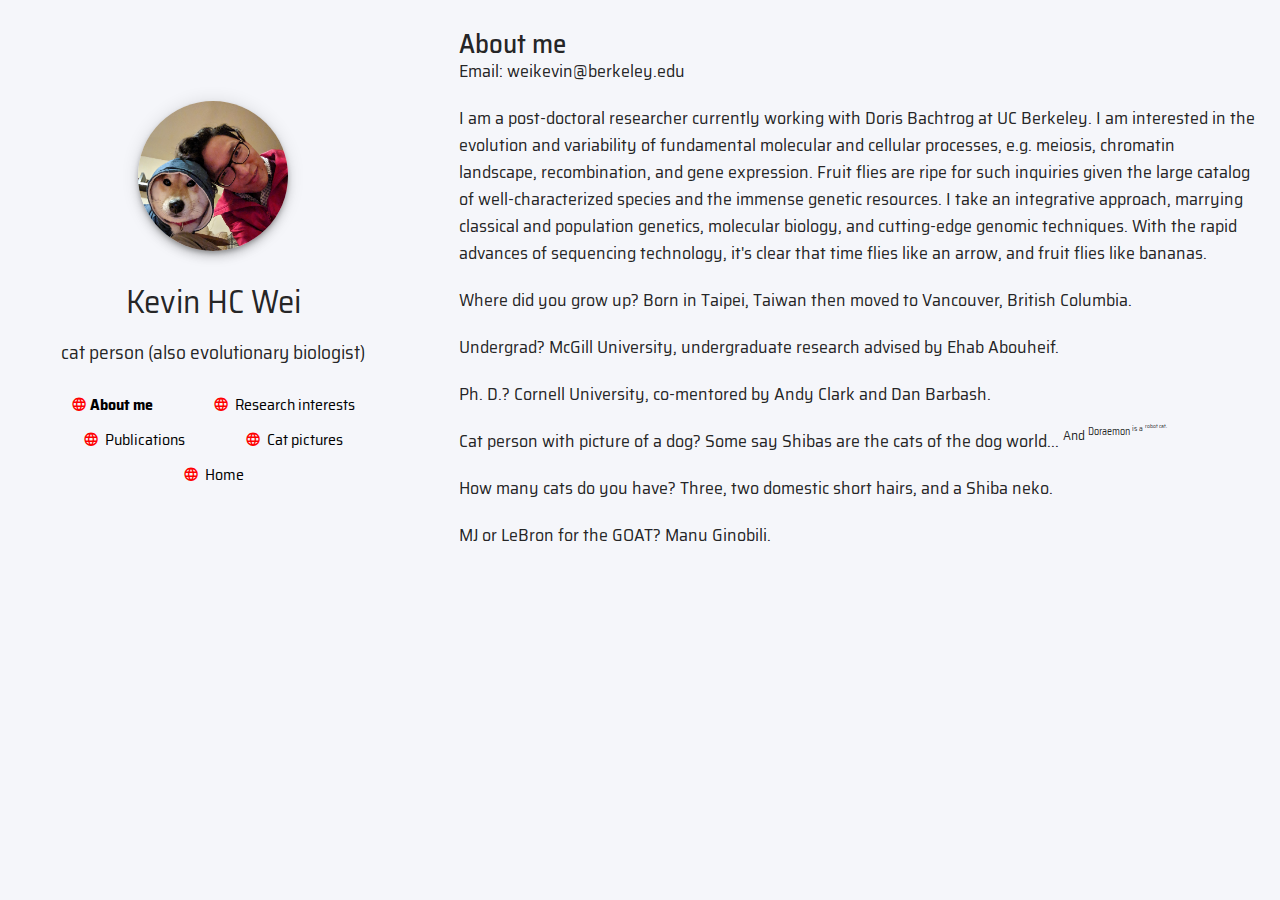
==== about_me/index.html @ 3d35053a "Update index.html" ====
<!DOCTYPE html>
<html>

<head>
    <meta http-equiv="Content-Type" content="text/html; charset=UTF-8">
    <title>About me | Kevin Wei PH.D</title>
    <meta name="keywords" content="Put, tags, here">
    <meta name="description" content="When a Ph.D. in biology is owned by three cats!">
    <meta name="author" content="Kevin Wei">
    <link href="https://fonts.googleapis.com/icon?family=Material+Icons" rel="stylesheet">
    <link type="text/css" rel="stylesheet" href="../css/materialize.min.css" media="screen,projection" />
    <link type="text/css" rel="stylesheet" href="../css/index.css" media="screen,projection" />
    <link href="../css/materialdesignicons.min.css" media="all" rel="stylesheet" type="text/css" />
    <!-- Put your favicon here! (I highly suggest realfavicongenerator.net) -->
	<link rel="shortcut icon" href="../favicon.ico" type="image/x-icon">
    <meta name="theme-color" content="#f5f6fa">
    <link href="https://fonts.googleapis.com/css?family=Saira+Semi+Condensed:500,600,700" rel="stylesheet">
    <!-- If you want Google Analytics, do some Google searching, and pop it here. -->
    <!--Let browser know website is optimized for mobile-->
    <meta name="viewport" content="width=device-width, initial-scale=1.0" />
</head>

<body style="background-color: #f5f6fa">
    <div>
        <div class="row">
            <div id="profileColumn" class="col s12 l4 center">
                <img id="profileImage" src="../images/profile.jpg" class="z-depth-3 circle responsive-img" />
                
                <h2 id="heroName" class="center-align">Kevin HC Wei</h2>
                <h4 id="description" class="center-align">cat person (also evolutionary biologist)</h4>

                <div id="socialLinkSection">
                    <section class="tab">
                        <div id="socialLinkContent">
                            <!-- Your social links are dynamically generated from links.json! -->
                        </div>
                    </section>
                </div>
                
                <!-- Replace the email address below with your own -->
                
                
            </div>
            
            <div id="portfolioColumn" class="col s12 m12 l8">
                
                <div id="portfolioTitle">
                    <p id="portfolioText">About me</p>
                    <!-- Type of work goes here -->
					<div id="hide_email">
                    <p id="portfolioSubtext">Email: we<b>I</b>ikev<b>don't</b>in<b>want</b>@b<b>spam! </b>erk<b>So</b>eley<b>please</b>.<b>leave </b>e<b>me</b>d<b>alone</b>u</p>
					<p id="firstCategoryText"> I am a post-doctoral researcher currently working with Doris Bachtrog at UC Berkeley. I am interested in the evolution and variability of fundamental molecular and cellular processes, e.g. meiosis, chromatin landscape, recombination, and gene expression. Fruit flies are ripe for such inquiries given the large catalog of well-characterized species and the immense genetic resources. I take an integrative approach, marrying classical and population genetics, molecular biology, and cutting-edge genomic techniques. With the rapid advances of sequencing technology, it's clear that time flies like an arrow, and fruit flies like bananas.   
					<p id="firstCategoryText"> Where did you grow up? Born in Taipei, Taiwan then moved to Vancouver, British Columbia.
					<p id="firstCategoryText"> Undergrad? McGill University, undergraduate research advised by Ehab Abouheif.
					<p id="firstCategoryText"> Ph. D.? Cornell University, co-mentored by Andy Clark and Dan Barbash.
					<p id="firstCategoryText"> Cat person with picture of a dog? Some say Shibas are the cats of the dog world... <sup> And <sup> Doraemon <sup> is a <sup>robot cat.</sup></sup></sup></sup>
					<p id="firstCategoryText"> How many cats do you have? Three, two domestic short hairs, and a Shiba neko.
					<p id="firstCategoryText"> MJ or LeBron for the GOAT? Manu Ginobili.
                </div>
                
                <div class="row" id="portfolioItemContainer">
                    <!-- Your work cards are dynamically generated from items.json! -->
                </div>
                
            </div>
        </div>
    </div>
    
    <script type="text/javascript" src="https://code.jquery.com/jquery-3.2.1.min.js"></script>
    <script type="text/javascript" src="js/materialize.min.js"></script>
    <script type="text/javascript" src="js/index.js"></script>
</body>

</html>
---- css/index.css ----
* {
    font-family: 'Saira Semi Condensed', sans-serif;
}

/* Social Links */

#socialLinkSection {
    margin-top: 3px;
    margin-bottom: 8px;
    display: block;
    padding-right: 10px;
    padding-left: 10px;
}

#socialLinkContent {
    padding-top: 10px;
    text-align: center;
}

.links {
    margin: 0 20px 0 20px;
    display: inline-block;
    font-size: 16px;
    color: #212121;
    border-radius: 3px;
    padding: 5px 10px 5px 10px;
}

.links:hover {
    background-color: lightgrey;
}


/* Profile Image */

#profileImage {
    width: 150px;
    height: 150px;
    margin: auto;
    margin-top: calc(25%);
}

/* The various Texts */

#heroName {
    font-size: 2.2rem;
}

#description {
    font-size: 1.3rem;
}

#portfolioTitle {
    margin-left: 8px;
}

#portfolioText {
    margin-top: 0px;
    margin-bottom: -25px;
    font-weight: 500;
    font-size: 1.8rem;
}
#portfolioSubtext {
    margin-bottom: 20px;
    font-weight: 400;
    font-size: 1.2rem;
}
#firstCategoryHeader {
    margin-bottom: -10px;
    font-weight: 500;
    font-size: 1.5rem;
}

#firstCategoryText {
    margin-bottom: 20px;
    font-weight: 400;
    font-size: 1.2rem;
}

#portfolioColumn {
    padding: 24px;
}

/* Cards */
.card-main-image,
.card-image {
    border-top-left-radius: 2px !important;
    border-top-right-radius: 2px !important;
}

.card {
    border-radius: 2px;
}

.card-content {
    border-bottom-left-radius: 2px !important;
    border-bottom-right-radius: 2px !important;
}

/* Breakpoint resizing */
@media only screen and (max-width: 1260px) {
	#portfolioText {
		margin-top: 0px;
		margin-bottom: -20px;
		font-weight: 500;
		font-size: 1.6rem;
	}
	#portfolioSubtext {
		margin-bottom: 20px;
		font-weight: 400;
		font-size: 1.1rem;
	}
	#firstCategoryHeader {
		margin-bottom: -10px;
		font-weight: 500;
		font-size: 1.4rem;
	}
    #firstCategoryText {
        font-size: 1.2rem;
    }
    #heroName {
        font-size: 2.0rem;
    }
    #description {
        font-size: 1.1rem;
    }
    #profileImage {
        height: 125px;
        width: 125px;
        margin-top: calc(30%);
    }
}

@media only screen and (max-width: 992px) {
    #profileImage {
        margin-top: calc(10%);
    }
    #portfolioTitle {
        text-align: left;
    }
	#portfolioText {
		margin-top: 0px;
		margin-bottom: -20px;
		font-weight: 500;
		font-size: 1.6rem;
		text-align: center;
	}
	#portfolioSubtext {
		margin-bottom: 20px;
		font-weight: 400;
		font-size: 1.1rem;
		text-align: center;
	}
    #portfolioColumn {
        padding-left: 8px;
        padding-right: 8px;
    }
}

#contactButton {
    border: 2px solid black;
    font-weight: 600;
    color: black;
    margin-top: 15px;
}

#contactButton p {
    margin: 0px;
    margin-top: -1px;
}

#contactButton:hover {
    color: white;
    background-color: black;
}
/* Colors */

.primary-light {
    color: #90CAF9;
}

.primary-normal {
    color: #2196F3;
}

.primary-dark {
    color: #1976D2;
}

.secondary-light {
    color: #FFE082;
}

.secondary-normal {
    color: #FFC107;
}

.secondary-dark {
    color: #FFA000;
}

.primary-light-b {
    background-color: #90CAF9;
}

.primary-normal-b {
    background-color: #2196F3;
}

.primary-dark-b {
    background-color: #1976D2;
}

.secondary-light-b {
    background-color: #FFE082;
}

.secondary-normal-b {
    background-color: #FFC107;
}

.secondary-dark-b {
    background-color: #FFA000;
}

#hide_email b {
    display: none;
}
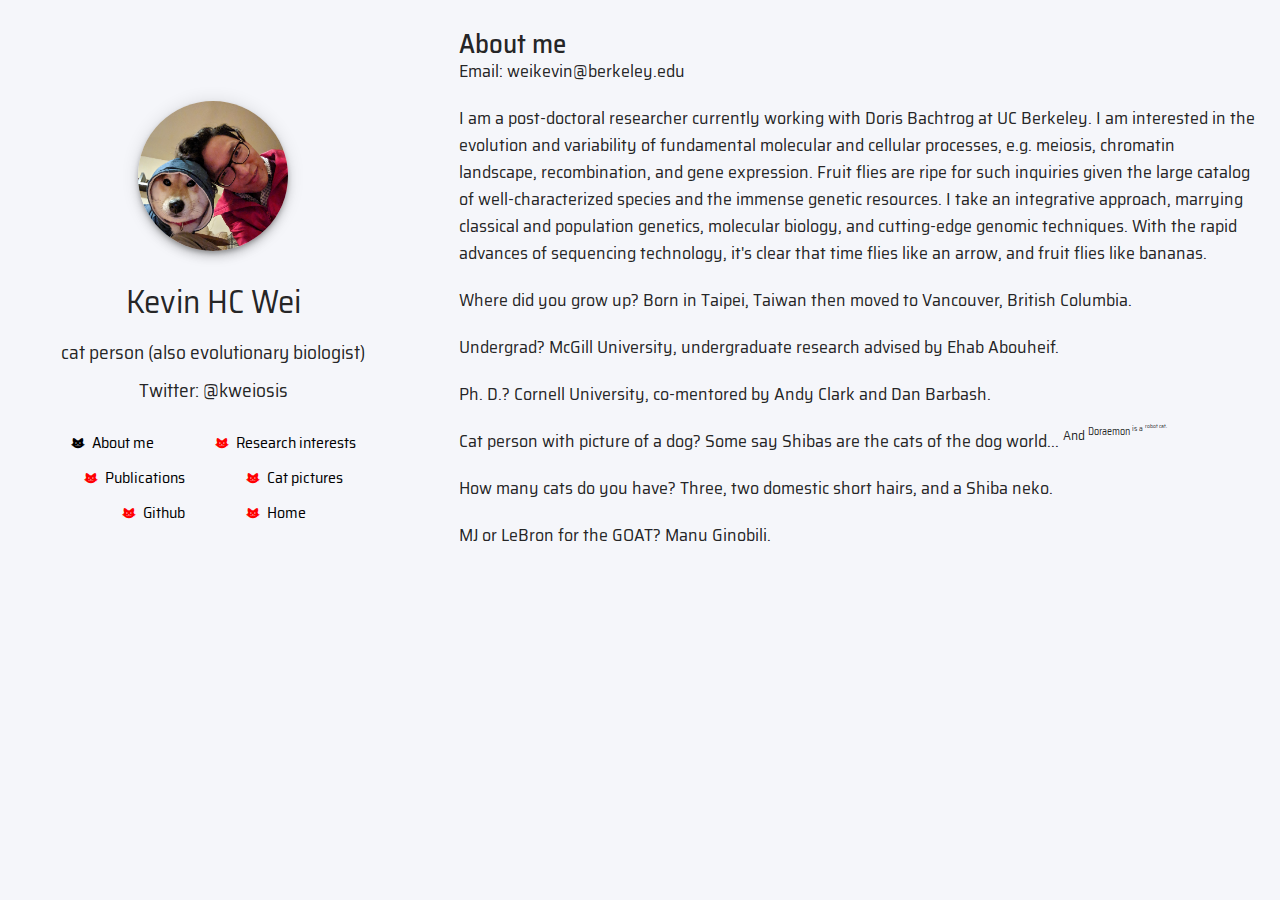
==== commit 3e99b1ee: "update 03/21/2021" ====
--- a/about_me/index.html
+++ b/about_me/index.html
@@ -28,6 +28,7 @@
                 
                 <h2 id="heroName" class="center-align">Kevin HC Wei</h2>
                 <h4 id="description" class="center-align">cat person (also evolutionary biologist)</h4>
+                <h4 id="description" class="center-align">Twitter: @kweiosis</h4>
 
                 <div id="socialLinkSection">
                     <section class="tab">
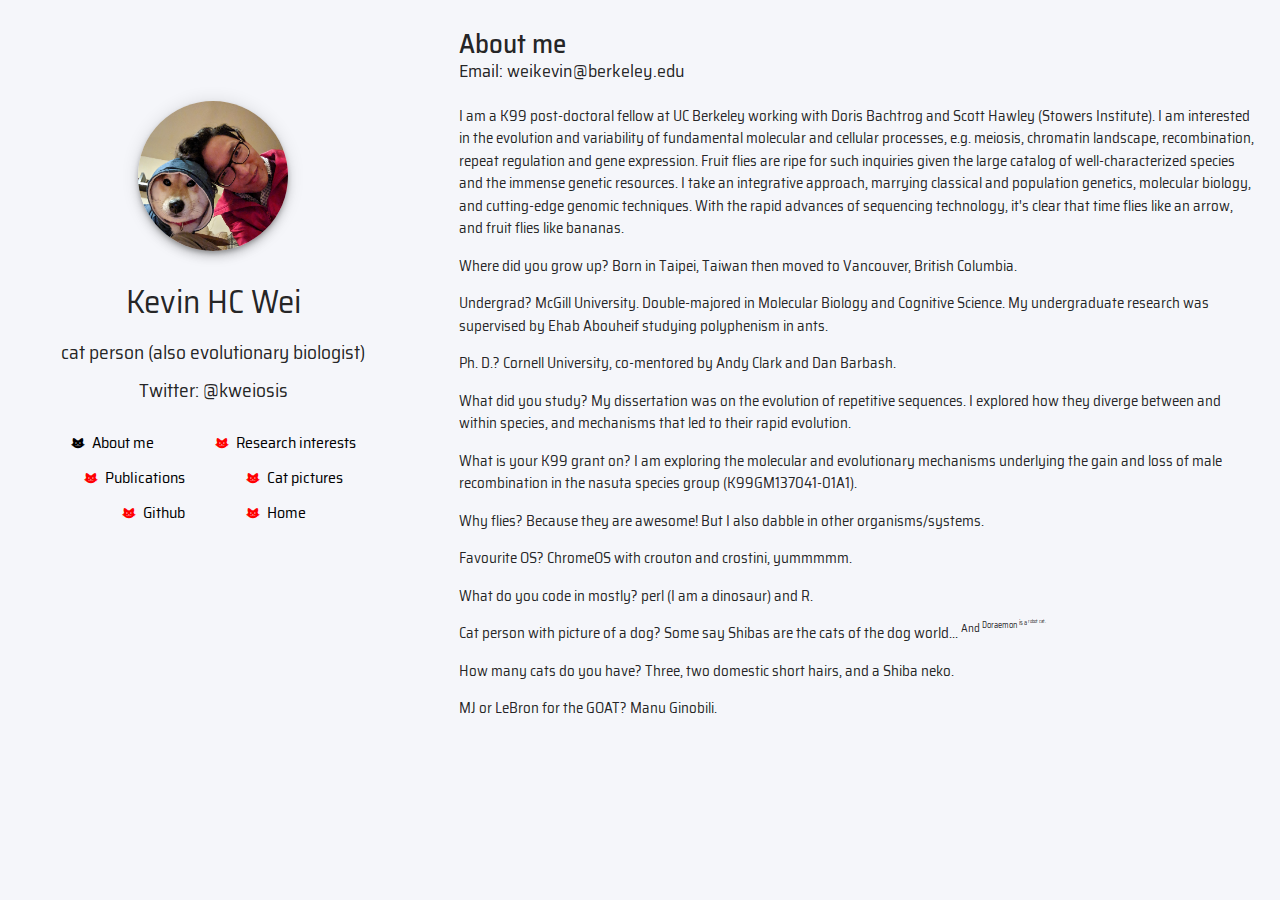
==== commit 321abe68: "update 03/21/2021 3" ====
--- a/about_me/index.html
+++ b/about_me/index.html
@@ -50,13 +50,21 @@
                     <!-- Type of work goes here -->
 					<div id="hide_email">
                     <p id="portfolioSubtext">Email: we<b>I</b>ikev<b>don't</b>in<b>want</b>@b<b>spam! </b>erk<b>So</b>eley<b>please</b>.<b>leave </b>e<b>me</b>d<b>alone</b>u</p>
-					<p id="firstCategoryText"> I am a post-doctoral researcher currently working with Doris Bachtrog at UC Berkeley. I am interested in the evolution and variability of fundamental molecular and cellular processes, e.g. meiosis, chromatin landscape, recombination, and gene expression. Fruit flies are ripe for such inquiries given the large catalog of well-characterized species and the immense genetic resources. I take an integrative approach, marrying classical and population genetics, molecular biology, and cutting-edge genomic techniques. With the rapid advances of sequencing technology, it's clear that time flies like an arrow, and fruit flies like bananas.   
-					<p id="firstCategoryText"> Where did you grow up? Born in Taipei, Taiwan then moved to Vancouver, British Columbia.
-					<p id="firstCategoryText"> Undergrad? McGill University, undergraduate research advised by Ehab Abouheif.
-					<p id="firstCategoryText"> Ph. D.? Cornell University, co-mentored by Andy Clark and Dan Barbash.
-					<p id="firstCategoryText"> Cat person with picture of a dog? Some say Shibas are the cats of the dog world... <sup> And <sup> Doraemon <sup> is a <sup>robot cat.</sup></sup></sup></sup>
-					<p id="firstCategoryText"> How many cats do you have? Three, two domestic short hairs, and a Shiba neko.
-					<p id="firstCategoryText"> MJ or LeBron for the GOAT? Manu Ginobili.
+					<p> I am a K99 post-doctoral fellow at UC Berkeley working with Doris Bachtrog and Scott Hawley (Stowers Institute). I am interested in the evolution and variability of fundamental molecular and cellular processes, e.g. meiosis, chromatin landscape, recombination, repeat regulation and gene expression. Fruit flies are ripe for such inquiries given the large catalog of well-characterized species and the immense genetic resources. I take an integrative approach, marrying classical and population genetics, molecular biology, and cutting-edge genomic techniques. With the rapid advances of sequencing technology, it's clear that time flies like an arrow, and fruit flies like bananas. </p>
+					<p> Where did you grow up? Born in Taipei, Taiwan then moved to Vancouver, British Columbia. </p>
+					<p> Undergrad? McGill University. Double-majored in Molecular Biology and Cognitive Science. My undergraduate research was supervised by Ehab Abouheif studying polyphenism in ants.</p>
+					<p> Ph. D.? Cornell University, co-mentored by Andy Clark and Dan Barbash.</p>
+					<p> What did you study? My dissertation was on the evolution of repetitive sequences. I explored how they diverge between and within species, and mechanisms that led to their rapid evolution.</p>
+					<p> What is your K99 grant on? I am exploring the molecular and evolutionary mechanisms underlying the gain and loss of male recombination in the nasuta species group (K99GM137041-01A1). </p>
+					<p> Why flies? Because they are awesome! But I also dabble in other organisms/systems. </p>
+					
+					<p> Favourite OS? ChromeOS with crouton and crostini, yummmmm. </p>
+					<p> What do you code in mostly? perl (I am a dinosaur) and R. </p>
+					
+					<p> Cat person with picture of a dog? Some say Shibas are the cats of the dog world... <sup> And <sup> Doraemon <sup> is a <sup>robot cat.</sup></sup></sup></sup> </p>
+					<p> How many cats do you have? Three, two domestic short hairs, and a Shiba neko.</p>
+					
+					<p> MJ or LeBron for the GOAT? Manu Ginobili.</p>
                 </div>
                 
                 <div class="row" id="portfolioItemContainer">
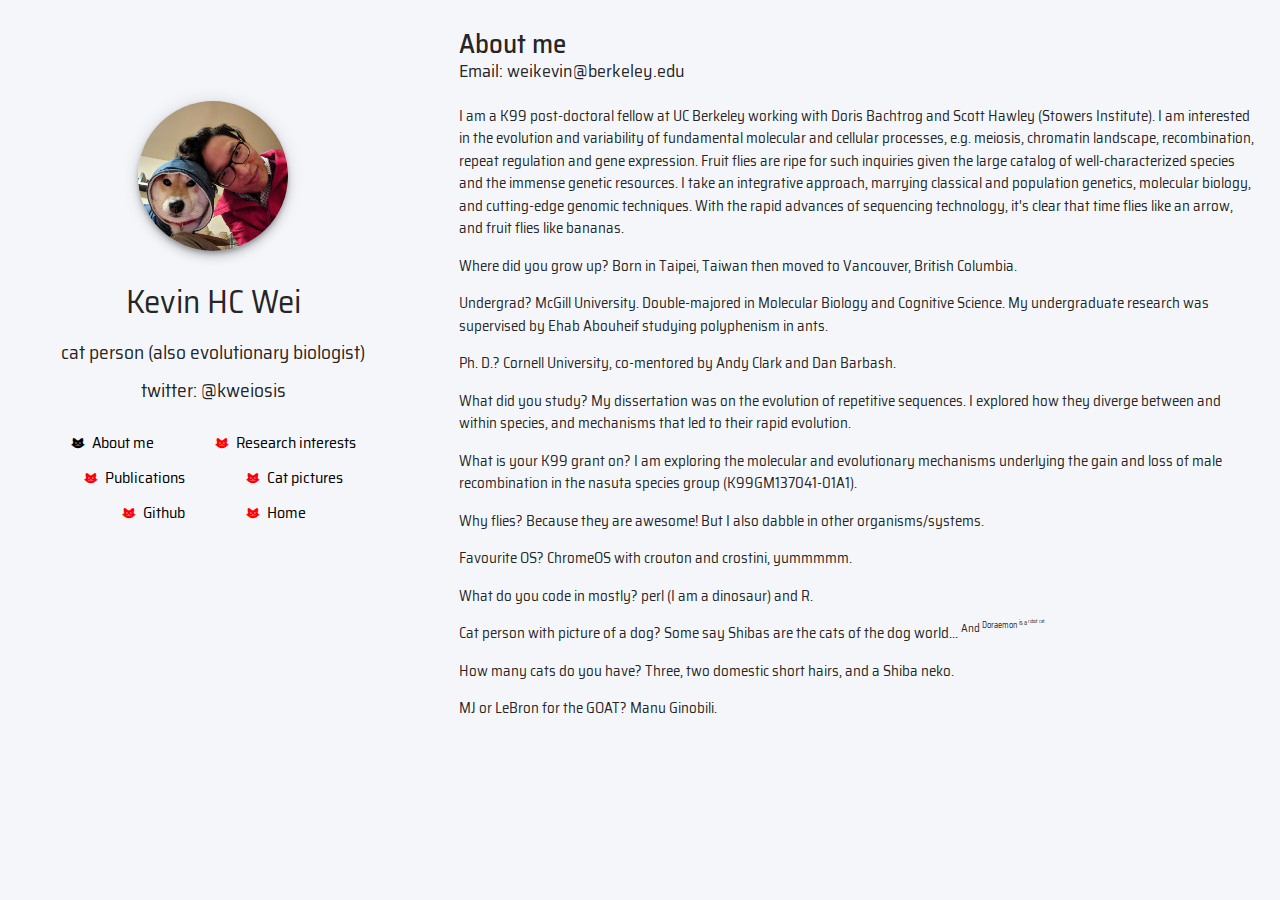
==== commit a19c1b2a: "update 03/21/2021 4" ====
--- a/about_me/index.html
+++ b/about_me/index.html
@@ -28,7 +28,7 @@
                 
                 <h2 id="heroName" class="center-align">Kevin HC Wei</h2>
                 <h4 id="description" class="center-align">cat person (also evolutionary biologist)</h4>
-                <h4 id="description" class="center-align">Twitter: @kweiosis</h4>
+                <h4 id="description" class="center-align">twitter: @kweiosis</h4>
 
                 <div id="socialLinkSection">
                     <section class="tab">
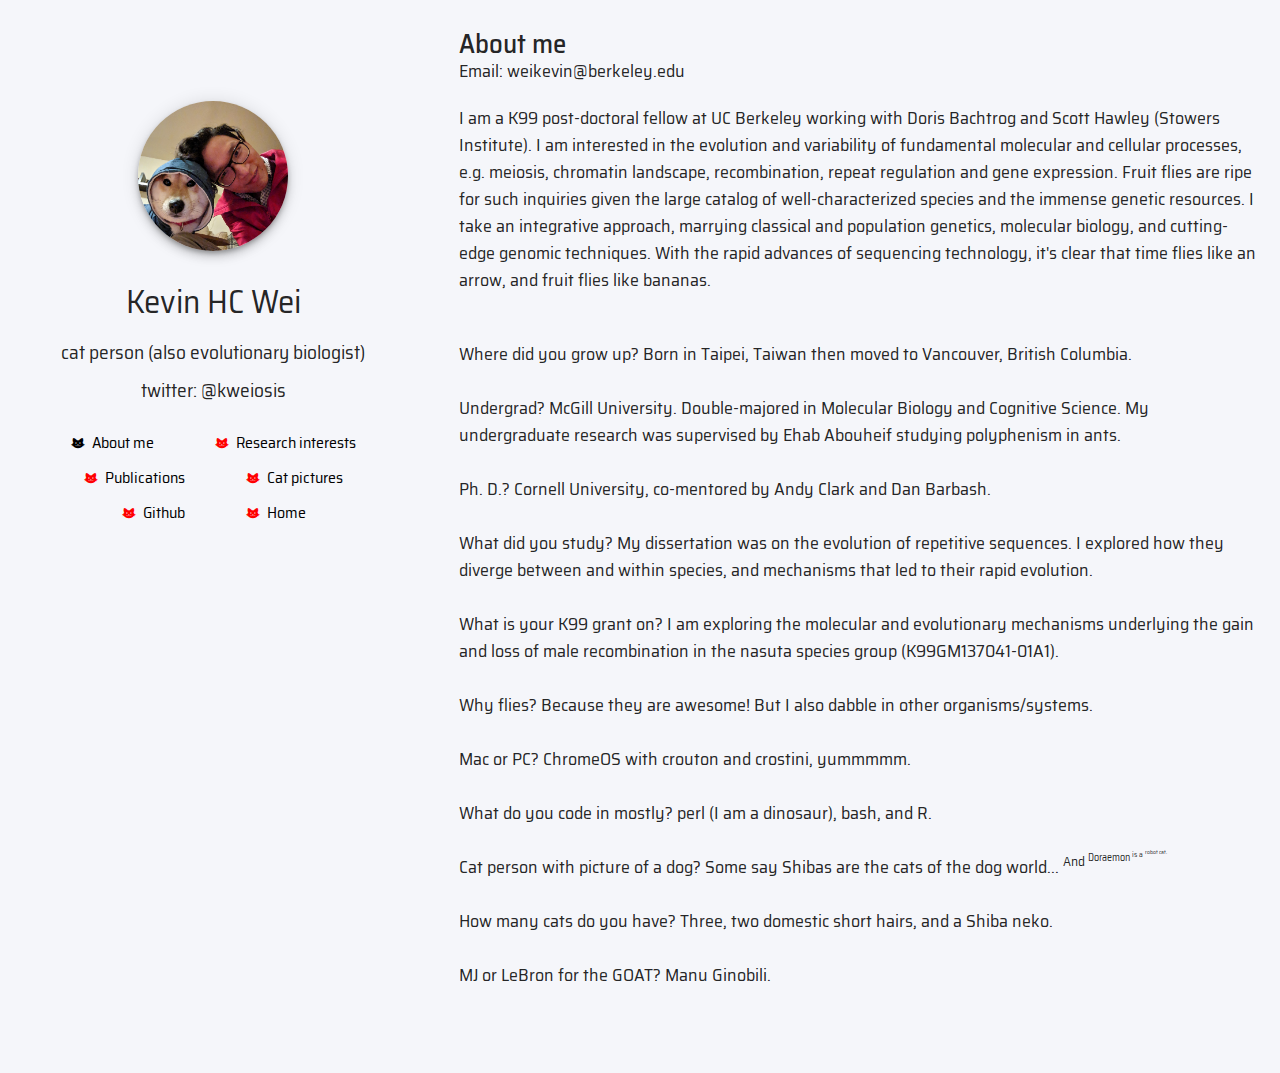
==== commit 7772bc56: "update 03/21/2021 5" ====
--- a/about_me/index.html
+++ b/about_me/index.html
@@ -50,21 +50,23 @@
                     <!-- Type of work goes here -->
 					<div id="hide_email">
                     <p id="portfolioSubtext">Email: we<b>I</b>ikev<b>don't</b>in<b>want</b>@b<b>spam! </b>erk<b>So</b>eley<b>please</b>.<b>leave </b>e<b>me</b>d<b>alone</b>u</p>
-					<p> I am a K99 post-doctoral fellow at UC Berkeley working with Doris Bachtrog and Scott Hawley (Stowers Institute). I am interested in the evolution and variability of fundamental molecular and cellular processes, e.g. meiosis, chromatin landscape, recombination, repeat regulation and gene expression. Fruit flies are ripe for such inquiries given the large catalog of well-characterized species and the immense genetic resources. I take an integrative approach, marrying classical and population genetics, molecular biology, and cutting-edge genomic techniques. With the rapid advances of sequencing technology, it's clear that time flies like an arrow, and fruit flies like bananas. </p>
-					<p> Where did you grow up? Born in Taipei, Taiwan then moved to Vancouver, British Columbia. </p>
-					<p> Undergrad? McGill University. Double-majored in Molecular Biology and Cognitive Science. My undergraduate research was supervised by Ehab Abouheif studying polyphenism in ants.</p>
-					<p> Ph. D.? Cornell University, co-mentored by Andy Clark and Dan Barbash.</p>
-					<p> What did you study? My dissertation was on the evolution of repetitive sequences. I explored how they diverge between and within species, and mechanisms that led to their rapid evolution.</p>
-					<p> What is your K99 grant on? I am exploring the molecular and evolutionary mechanisms underlying the gain and loss of male recombination in the nasuta species group (K99GM137041-01A1). </p>
-					<p> Why flies? Because they are awesome! But I also dabble in other organisms/systems. </p>
+					<p id="firstCategoryText"> I am a K99 post-doctoral fellow at UC Berkeley working with Doris Bachtrog and Scott Hawley (Stowers Institute). I am interested in the evolution and variability of fundamental molecular and cellular processes, e.g. meiosis, chromatin landscape, recombination, repeat regulation and gene expression. Fruit flies are ripe for such inquiries given the large catalog of well-characterized species and the immense genetic resources. I take an integrative approach, marrying classical and population genetics, molecular biology, and cutting-edge genomic techniques. With the rapid advances of sequencing technology, it's clear that time flies like an arrow, and fruit flies like bananas.<br><br> </p>
+					<p id="firstCategoryText">
+					Where did you grow up? Born in Taipei, Taiwan then moved to Vancouver, British Columbia.<br><br>
+					Undergrad? McGill University. Double-majored in Molecular Biology and Cognitive Science. My undergraduate research was supervised by Ehab Abouheif studying polyphenism in ants.<br><br>
+					Ph. D.? Cornell University, co-mentored by Andy Clark and Dan Barbash.<br><br>
+					What did you study? My dissertation was on the evolution of repetitive sequences. I explored how they diverge between and within species, and mechanisms that led to their rapid evolution.<br><br>
+					What is your K99 grant on? I am exploring the molecular and evolutionary mechanisms underlying the gain and loss of male recombination in the nasuta species group (K99GM137041-01A1).<br><br>
+					Why flies? Because they are awesome! But I also dabble in other organisms/systems.<br><br>
 					
-					<p> Favourite OS? ChromeOS with crouton and crostini, yummmmm. </p>
-					<p> What do you code in mostly? perl (I am a dinosaur) and R. </p>
+					Mac or PC? ChromeOS with crouton and crostini, yummmmm. <br><br>
+					What do you code in mostly? perl (I am a dinosaur), bash, and R. <br><br>
 					
-					<p> Cat person with picture of a dog? Some say Shibas are the cats of the dog world... <sup> And <sup> Doraemon <sup> is a <sup>robot cat.</sup></sup></sup></sup> </p>
-					<p> How many cats do you have? Three, two domestic short hairs, and a Shiba neko.</p>
+					Cat person with picture of a dog? Some say Shibas are the cats of the dog world... <sup> And <sup> Doraemon <sup> is a <sup>robot cat.</sup></sup></sup></sup> <br><br>
+					How many cats do you have? Three, two domestic short hairs, and a Shiba neko.<br><br>
 					
-					<p> MJ or LeBron for the GOAT? Manu Ginobili.</p>
+					MJ or LeBron for the GOAT? Manu Ginobili.<br>
+					</p>
                 </div>
                 
                 <div class="row" id="portfolioItemContainer">
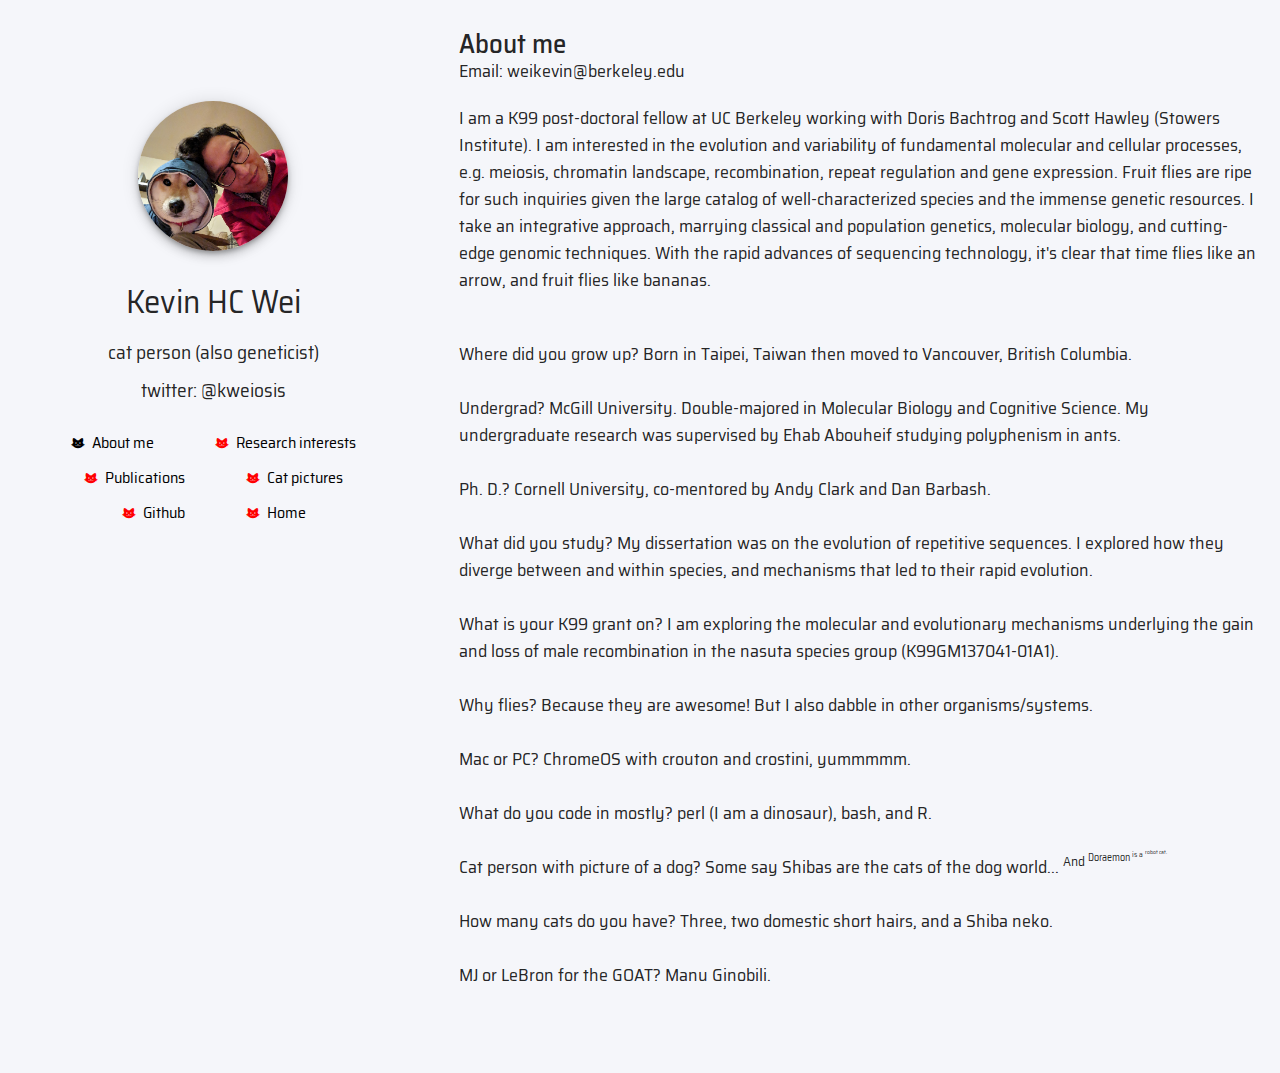
==== commit fe8762e1: "update 11/23/2021" ====
--- a/about_me/index.html
+++ b/about_me/index.html
@@ -27,7 +27,7 @@
                 <img id="profileImage" src="../images/profile.jpg" class="z-depth-3 circle responsive-img" />
                 
                 <h2 id="heroName" class="center-align">Kevin HC Wei</h2>
-                <h4 id="description" class="center-align">cat person (also evolutionary biologist)</h4>
+                <h4 id="description" class="center-align">cat person (also geneticist)</h4>
                 <h4 id="description" class="center-align">twitter: @kweiosis</h4>
 
                 <div id="socialLinkSection">
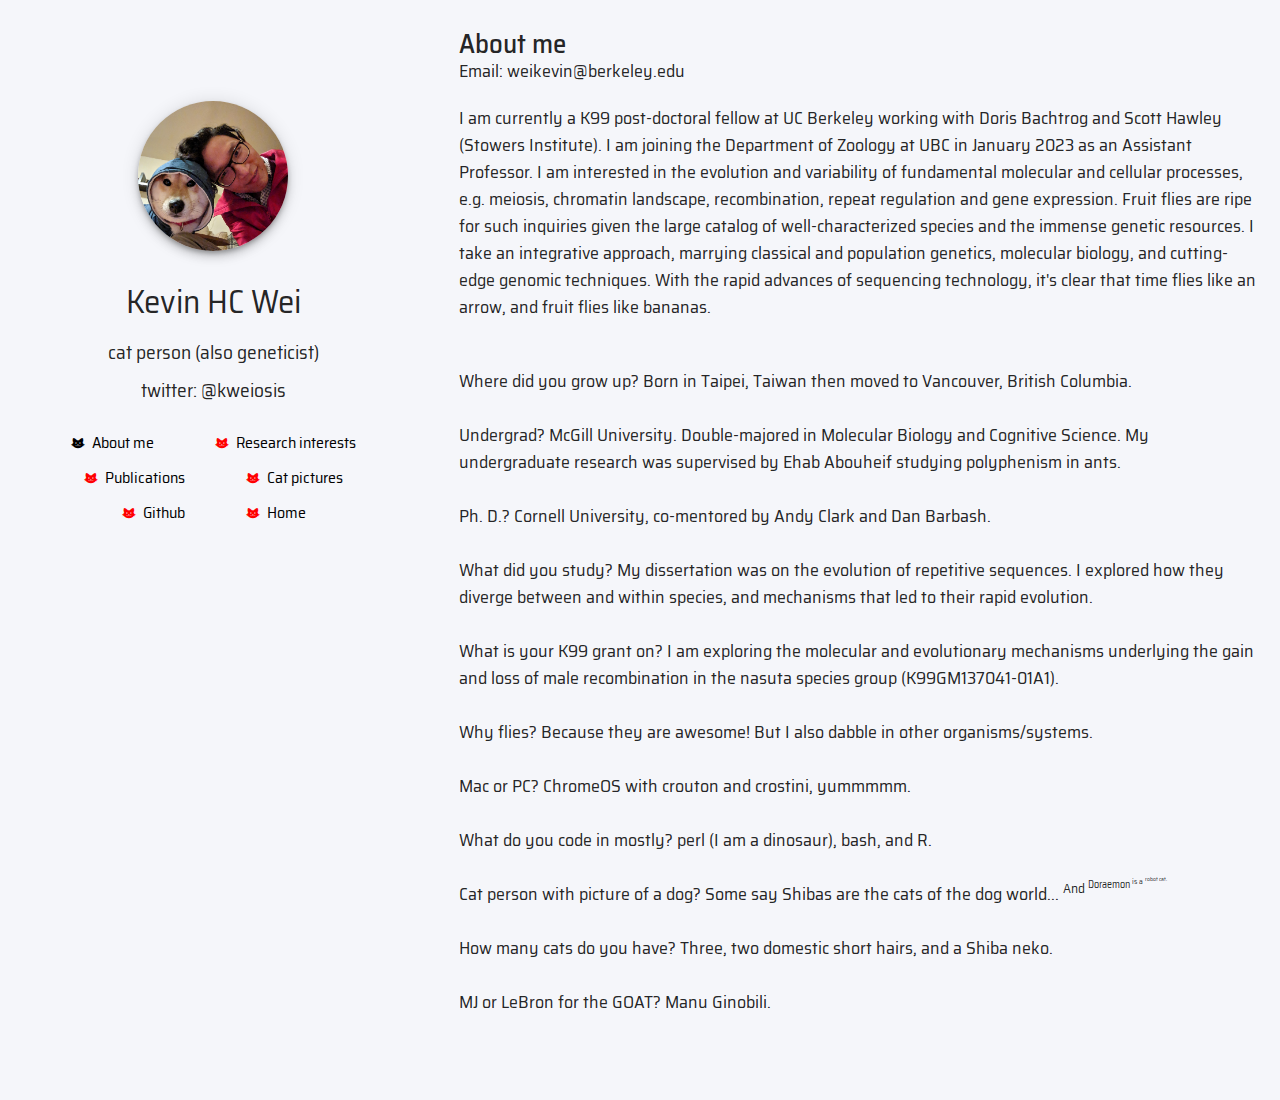
==== commit cd87acea: "update gradpos" ====
--- a/about_me/index.html
+++ b/about_me/index.html
@@ -50,7 +50,7 @@
                     <!-- Type of work goes here -->
 					<div id="hide_email">
                     <p id="portfolioSubtext">Email: we<b>I</b>ikev<b>don't</b>in<b>want</b>@b<b>spam! </b>erk<b>So</b>eley<b>please</b>.<b>leave </b>e<b>me</b>d<b>alone</b>u</p>
-					<p id="firstCategoryText"> I am a K99 post-doctoral fellow at UC Berkeley working with Doris Bachtrog and Scott Hawley (Stowers Institute). I am interested in the evolution and variability of fundamental molecular and cellular processes, e.g. meiosis, chromatin landscape, recombination, repeat regulation and gene expression. Fruit flies are ripe for such inquiries given the large catalog of well-characterized species and the immense genetic resources. I take an integrative approach, marrying classical and population genetics, molecular biology, and cutting-edge genomic techniques. With the rapid advances of sequencing technology, it's clear that time flies like an arrow, and fruit flies like bananas.<br><br> </p>
+					<p id="firstCategoryText"> I am currently a K99 post-doctoral fellow at UC Berkeley working with Doris Bachtrog and Scott Hawley (Stowers Institute). I am joining the Department of Zoology at UBC in January 2023 as an Assistant Professor. I am interested in the evolution and variability of fundamental molecular and cellular processes, e.g. meiosis, chromatin landscape, recombination, repeat regulation and gene expression. Fruit flies are ripe for such inquiries given the large catalog of well-characterized species and the immense genetic resources. I take an integrative approach, marrying classical and population genetics, molecular biology, and cutting-edge genomic techniques. With the rapid advances of sequencing technology, it's clear that time flies like an arrow, and fruit flies like bananas.<br><br> </p>
 					<p id="firstCategoryText">
 					Where did you grow up? Born in Taipei, Taiwan then moved to Vancouver, British Columbia.<br><br>
 					Undergrad? McGill University. Double-majored in Molecular Biology and Cognitive Science. My undergraduate research was supervised by Ehab Abouheif studying polyphenism in ants.<br><br>
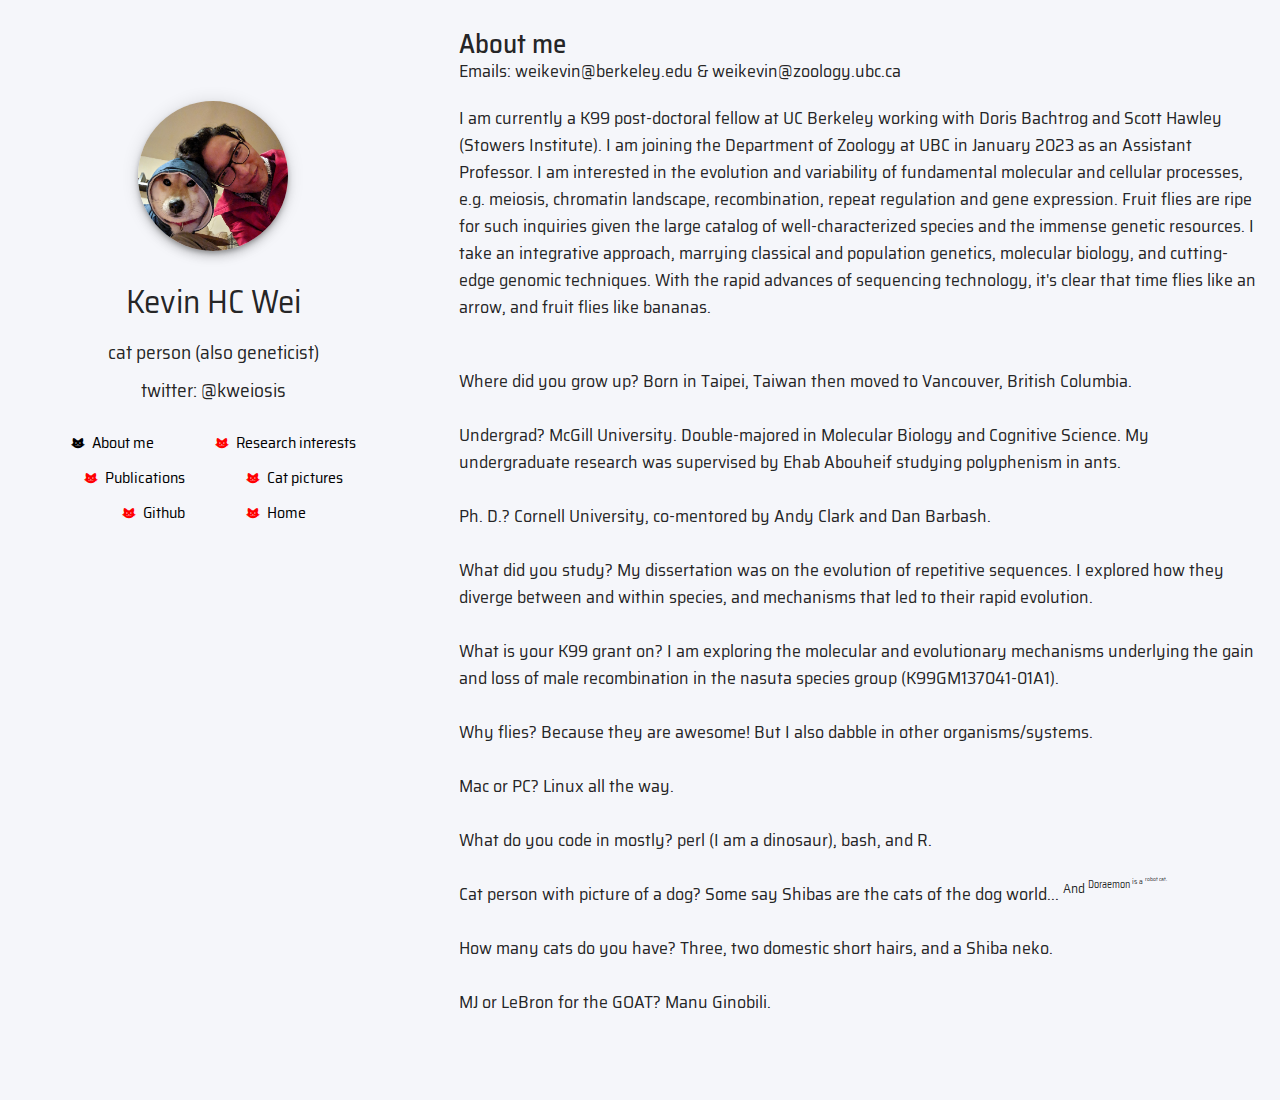
==== commit 685865eb: "update gradpos" ====
--- a/about_me/index.html
+++ b/about_me/index.html
@@ -49,7 +49,7 @@
                     <p id="portfolioText">About me</p>
                     <!-- Type of work goes here -->
 					<div id="hide_email">
-                    <p id="portfolioSubtext">Email: we<b>I</b>ikev<b>don't</b>in<b>want</b>@b<b>spam! </b>erk<b>So</b>eley<b>please</b>.<b>leave </b>e<b>me</b>d<b>alone</b>u</p>
+                    <p id="portfolioSubtext">Emails: we<b>I</b>ikev<b>don't</b>in<b>want</b>@b<b>spam! </b>erk<b>So</b>eley<b>please</b>.<b>leave </b>e<b>me</b>d<b>alone</b>u & wei<b>I</b>kevin<b>don't</b>@zoology<b>want</b>.ubc<b>spam</b>.ca</p>
 					<p id="firstCategoryText"> I am currently a K99 post-doctoral fellow at UC Berkeley working with Doris Bachtrog and Scott Hawley (Stowers Institute). I am joining the Department of Zoology at UBC in January 2023 as an Assistant Professor. I am interested in the evolution and variability of fundamental molecular and cellular processes, e.g. meiosis, chromatin landscape, recombination, repeat regulation and gene expression. Fruit flies are ripe for such inquiries given the large catalog of well-characterized species and the immense genetic resources. I take an integrative approach, marrying classical and population genetics, molecular biology, and cutting-edge genomic techniques. With the rapid advances of sequencing technology, it's clear that time flies like an arrow, and fruit flies like bananas.<br><br> </p>
 					<p id="firstCategoryText">
 					Where did you grow up? Born in Taipei, Taiwan then moved to Vancouver, British Columbia.<br><br>
@@ -59,7 +59,7 @@
 					What is your K99 grant on? I am exploring the molecular and evolutionary mechanisms underlying the gain and loss of male recombination in the nasuta species group (K99GM137041-01A1).<br><br>
 					Why flies? Because they are awesome! But I also dabble in other organisms/systems.<br><br>
 					
-					Mac or PC? ChromeOS with crouton and crostini, yummmmm. <br><br>
+					Mac or PC? Linux all the way. <br><br>
 					What do you code in mostly? perl (I am a dinosaur), bash, and R. <br><br>
 					
 					Cat person with picture of a dog? Some say Shibas are the cats of the dog world... <sup> And <sup> Doraemon <sup> is a <sup>robot cat.</sup></sup></sup></sup> <br><br>
